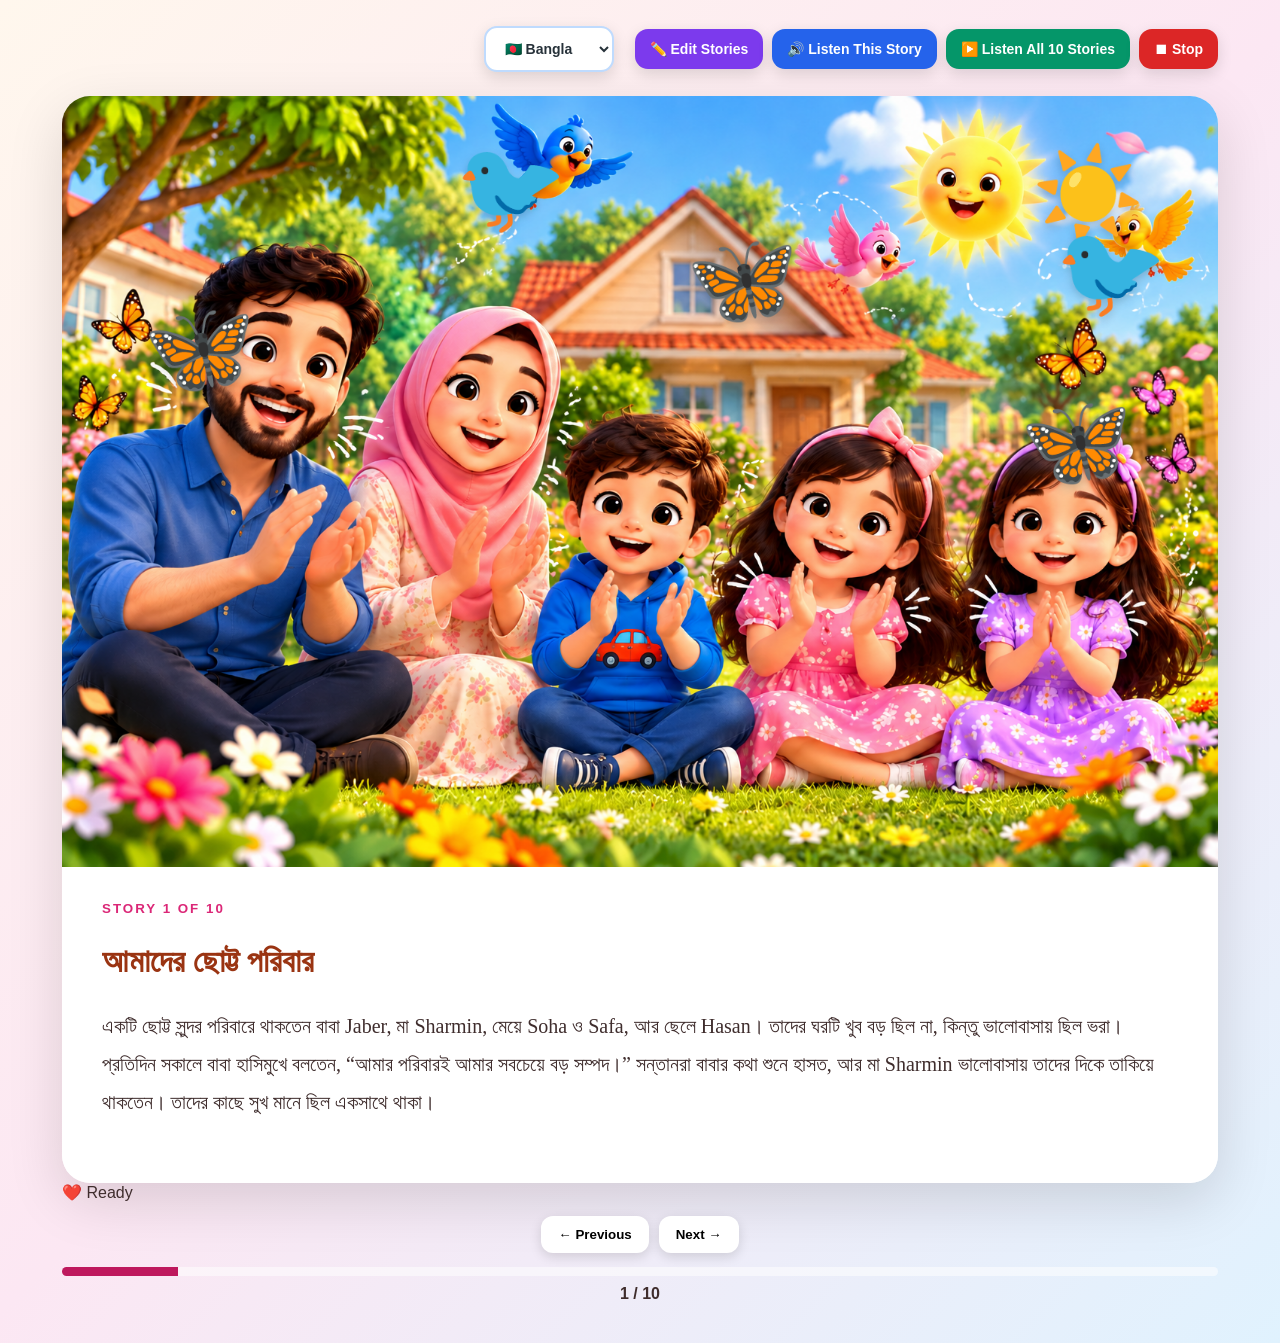
==== index.html @ e1d85155 "first commit" ====
<!doctype html>
<html lang="en">
<head>
<meta charset="UTF-8">
<meta name="viewport" content="width=device-width,initial-scale=1">
<title>Our Family Talking Book</title>
<link rel="stylesheet" href="style.css">
</head>
<body>
<div class="app">
  <div class="top-controls">
    <select id="language" aria-label="Language">
      <option value="bn">🇧🇩 Bangla</option>
      <option value="en">🇺🇸 English</option>
      <option value="es">🇪🇸 Spanish</option>
    </select>
    <button id="editStories" class="edit-btn">✏️ Edit Stories</button>
    <button id="listen">🔊 Listen This Story</button>
    <button id="full">▶️ Listen All 10 Stories</button>
    <button id="stop">⏹ Stop</button>
  </div>

  <section class="book">
    <div class="art photo-art" id="familyScene" role="img" aria-label="Animated Jaber family">
      <img class="family-photo" src="family-scene.png" alt="Jaber, Sharmin, Hasan, Soha and Safa family cartoon">
      <div class="photo-character dad" data-character="dad"><div class="photo-mouth"></div></div>
      <div class="photo-character mom" data-character="mom"><div class="photo-mouth"></div></div>
      <div class="photo-character hasan" data-character="hasan"><div class="photo-mouth"></div></div>
      <div class="photo-character soha" data-character="soha"><div class="photo-mouth"></div></div>
      <div class="photo-character safa" data-character="safa"><div class="photo-mouth"></div></div>
      <div class="sun-overlay">☀️</div>
      <div class="bird-overlay bird-a">🐦</div>
      <div class="bird-overlay bird-b">🐦</div>
      <div class="butterfly-overlay butterfly-a">🦋</div>
      <div class="butterfly-overlay butterfly-b">🦋</div>
      <div class="butterfly-overlay butterfly-c">🦋</div>
    </div>
    <div class="story">
      <small id="label"></small>
      <h2 id="title"></h2>
      <p id="text"></p>
    </div>
  </section>

  <div id="status">❤️ Ready</div>
  <div class="bottom-controls">
    <button id="prev">← Previous</button>
    <button id="next">Next →</button>
  </div>
  <div class="progress"><i id="bar"></i></div>
  <div id="count"></div>
</div>

<!-- Story Editor -->
<div id="editorModal" class="modal" aria-hidden="true">
  <div class="editor-card">
    <div class="editor-head">
      <div><h2>✏️ Edit Stories</h2><p>Edit any of the 10 stories and save them in your browser.</p></div>
      <button id="closeEditor" class="close-btn">✕</button>
    </div>
    <div class="editor-toolbar">
      <label>Language
        <select id="editLanguage">
          <option value="bn">🇧🇩 Bangla</option>
          <option value="en">🇺🇸 English</option>
          <option value="es">🇪🇸 Spanish</option>
        </select>
      </label>
      <label>Story
        <select id="editStorySelect"></select>
      </label>
    </div>
    <label class="field-label">Story Title</label>
    <input id="editTitle" class="editor-input" type="text">
    <label class="field-label">Story Text</label>
    <textarea id="editText" class="editor-textarea"></textarea>
    <div class="editor-actions">
      <button id="saveStory" class="save-btn">💾 Save Story</button>
      <button id="resetStory" class="reset-btn">↩ Reset This Story</button>
      <button id="resetAll" class="reset-all-btn">♻ Reset All Stories</button>
    </div>
    <div id="editStatus" class="edit-status"></div>
  </div>
</div>
<script src="script.js"></script>
</body>
</html>
---- style.css ----
*{box-sizing:border-box}body{margin:0;font-family:Arial;background:linear-gradient(135deg,#fff7ed,#fce7f3,#e0f2fe);color:#3f2d2d}.app{max-width:950px;margin:auto;padding:25px 16px 50px}header{text-align:center}.heart{font-size:45px}h1{font:700 clamp(34px,6vw,56px) Georgia;color:#9d174d;margin:5px 0}header p{color:#6b4f4f}select{padding:12px 20px;border:2px solid #f9a8d4;border-radius:12px;font-size:16px;margin:12px}.book{background:#fff;border-radius:28px;overflow:hidden;box-shadow:0 20px 60px #0002}.art{height:250px;background:linear-gradient(#bae6fd,#dcfce7);display:flex;align-items:center;justify-content:center;flex-direction:column;font-size:42px}.art div{font-size:90px;letter-spacing:-18px}.story{padding:32px 40px 42px}.story small{color:#db2777;font-weight:bold;letter-spacing:2px}.story h2{font:700 32px Georgia;color:#9a3412}.story p{font:20px Georgia;line-height:1.9;white-space:pre-line}.status{text-align:center;background:#fff;border-radius:14px;padding:14px;margin:18px 0;box-shadow:0 5px 20px #0001;color:#9d174d;font-weight:bold}.controls{display:flex;gap:10px;justify-content:center;flex-wrap:wrap}.controls button{border:0;border-radius:13px;padding:13px 17px;font-weight:bold;cursor:pointer;box-shadow:0 5px 15px #0002}.controls button:nth-child(2),.controls button:nth-child(3){background:#be185d;color:#fff}.controls button:nth-child(4){background:#374151;color:#fff}.progress{height:9px;background:#fff8;border-radius:20px;margin-top:22px;overflow:hidden}.progress i{display:block;height:100%;width:10%;background:#be185d;transition:.3s}#count{text-align:center;font-weight:bold;margin-top:9px}@media(max-width:600px){.story{padding:25px}.story h2{font-size:27px}.story p{font-size:18px}.art{height:210px}.art div{font-size:62px}}
/* ==========================================
   ANIMATED FAMILY SCENE
   ========================================== */

.art{
    position:relative;
    overflow:hidden;
    min-height:250px;
    background:
      linear-gradient(#bae6fd 0%, #dbeafe 55%, #dcfce7 56%, #bbf7d0 100%);
}

/* floating sun */
.animated-float{
    animation: floatSun 4s ease-in-out infinite;
}

@keyframes floatSun{
    0%,100%{transform:translateY(0) rotate(-3deg)}
    50%{transform:translateY(-12px) rotate(3deg)}
}

/* clouds move across the scene */
.cloud{
    position:absolute;
    opacity:.75;
    font-size:32px;
    pointer-events:none;
}

.cloud1{
    left:8%;
    top:28px;
    animation:cloudMove1 16s linear infinite;
}

.cloud2{
    left:62%;
    top:65px;
    animation:cloudMove2 20s linear infinite;
}

@keyframes cloudMove1{
    0%{transform:translateX(-20px)}
    50%{transform:translateX(80px)}
    100%{transform:translateX(-20px)}
}

@keyframes cloudMove2{
    0%{transform:translateX(50px)}
    50%{transform:translateX(-70px)}
    100%{transform:translateX(50px)}
}

/* family */
.family-row{
    position:relative;
    z-index:3;
    display:flex;
    align-items:flex-end;
    justify-content:center;
    gap:10px;
    margin-top:35px;
}

.character{
    position:relative;
    display:flex;
    flex-direction:column;
    align-items:center;
    min-width:74px;
    transform-origin:center bottom;
    animation:characterFloat 3.2s ease-in-out infinite;
}

.character:nth-child(2){animation-delay:.25s}
.character:nth-child(3){animation-delay:.5s}
.character:nth-child(4){animation-delay:.75s}
.character:nth-child(5){animation-delay:1s}

.character .head{
    position:relative;
    font-size:65px;
    line-height:1;
    filter:drop-shadow(0 5px 5px rgba(0,0,0,.15));
    transform-origin:center bottom;
}

.character span{
    margin-top:3px;
    padding:4px 8px;
    border-radius:10px;
    background:rgba(255,255,255,.82);
    color:#7c2d12;
    font-size:11px;
    font-weight:700;
}

/* body bobbing / gentle up-down */
@keyframes characterFloat{
    0%,100%{
        transform:translateY(0) rotate(-1deg);
    }
    50%{
        transform:translateY(-9px) rotate(1deg);
    }
}

/* active speaker gets stronger movement */
.character.speaking{
    animation:speakerBounce .42s ease-in-out infinite alternate;
}

@keyframes speakerBounce{
    from{
        transform:translateY(0) rotate(-2deg) scale(1);
    }
    to{
        transform:translateY(-7px) rotate(2deg) scale(1.045);
    }
}

.character.speaking .head{
    animation:headTalk .35s ease-in-out infinite alternate;
}

@keyframes headTalk{
    from{transform:rotate(-2deg)}
    to{transform:rotate(2deg)}
}

/*
   Mouth overlay.
   The emoji itself cannot have its lips changed, so this small
   animated mouth is placed under the face to visually simulate speech.
*/
.character .mouth{
    position:absolute;
    z-index:5;
    width:13px;
    height:4px;
    left:50%;
    top:58%;
    transform:translate(-50%,-50%);
    border-radius:50%;
    background:#7f1d1d;
    opacity:0;
}

/* talking mouth */
.character.speaking .mouth{
    opacity:1;
    animation:lipSync .16s steps(2,end) infinite;
}

@keyframes lipSync{
    0%{
        width:10px;
        height:3px;
        border-radius:50%;
    }
    50%{
        width:15px;
        height:9px;
        border-radius:45%;
    }
    100%{
        width:11px;
        height:4px;
        border-radius:50%;
    }
}

.house{
    position:absolute;
    z-index:2;
    right:25px;
    bottom:10px;
    font-size:55px;
    animation:houseFloat 5s ease-in-out infinite;
}

@keyframes houseFloat{
    0%,100%{transform:translateY(0)}
    50%{transform:translateY(-4px)}
}

/* scene has a subtle breathing effect */
.family-row{
    animation:sceneBreath 5s ease-in-out infinite;
}

@keyframes sceneBreath{
    0%,100%{filter:brightness(1)}
    50%{filter:brightness(1.035)}
}

@media(max-width:600px){
    .family-row{gap:3px;margin-top:42px}
    .character{min-width:58px}
    .character .head{font-size:48px}
    .character span{font-size:9px;padding:3px 5px}
    .character .mouth{top:58%;width:10px}
    .house{font-size:42px;right:8px}
    .cloud{font-size:25px}
}

/* Real cartoon family artwork + lip-sync overlays */
.photo-art{
  position:relative;
  overflow:hidden;
  background:#dbeafe;
  height:auto;
  aspect-ratio:3/2;
  min-height:360px;
}
.family-photo{
  display:block;
  width:100%;
  height:100%;
  object-fit:cover;
  object-position:center center;
}
.photo-character{
  position:absolute;
  width:8%;
  height:11%;
  transform:translate(-50%,-50%);
  pointer-events:none;
  z-index:5;
}
.photo-character .photo-mouth{
  position:absolute;
  left:50%;
  top:50%;
  width:16px;
  height:5px;
  transform:translate(-50%,-50%);
  border-radius:50%;
  background:#8b1e3f;
  opacity:0;
  box-shadow:0 1px 2px rgba(0,0,0,.18);
}
.photo-character.speaking .photo-mouth{
  opacity:1;
  animation:photoLipSync .13s steps(2,end) infinite;
}
.photo-character.speaking{
  animation:photoSpeaker .42s ease-in-out infinite alternate;
}
@keyframes photoLipSync{
  0%{width:10px;height:3px;border-radius:50%}
  45%{width:17px;height:10px;border-radius:48%}
  75%{width:13px;height:7px;border-radius:45%}
  100%{width:10px;height:3px;border-radius:50%}
}
@keyframes photoSpeaker{
  from{transform:translate(-50%,-50%) scale(1)}
  to{transform:translate(-50%,-54%) scale(1.035)}
}
/* Face/mouth anchor points in the generated 1536x1024 artwork */
.photo-character.dad{left:18.3%;top:29.0%}
.photo-character.mom{left:34.4%;top:32.2%}
.photo-character.hasan{left:50.0%;top:37.0%}
.photo-character.soha{left:67.0%;top:36.0%}
.photo-character.safa{left:84.0%;top:39.0%}
@media(max-width:600px){
  .photo-art{min-height:260px}
  .photo-character .photo-mouth{width:11px;height:4px}
}

/* ==========================================
   EXTRA ANIMATION: SUN + BIRDS + FAMILY CLAP
   ========================================== */
.photo-art::before{
  content:'☀️';
  position:absolute;
  z-index:3;
  right:7%;
  top:5%;
  font-size:clamp(42px,7vw,78px);
  filter:drop-shadow(0 5px 7px rgba(0,0,0,.15));
  animation:sunDance 4s ease-in-out infinite;
  pointer-events:none;
}
.photo-art::after{
  content:'🐦   🐦';
  position:absolute;
  z-index:3;
  left:36%;
  top:7%;
  font-size:clamp(22px,4vw,42px);
  letter-spacing:10px;
  animation:birdFly 9s ease-in-out infinite;
  pointer-events:none;
}
@keyframes sunDance{
  0%,100%{transform:translateY(0) rotate(-5deg) scale(1)}
  50%{transform:translateY(-10px) rotate(5deg) scale(1.06)}
}
@keyframes birdFly{
  0%{transform:translateX(-10px) translateY(0) rotate(-3deg)}
  50%{transform:translateX(70px) translateY(-14px) rotate(4deg)}
  100%{transform:translateX(-10px) translateY(0) rotate(-3deg)}
}
.photo-character.clapping{
  animation:clapBody .22s ease-in-out infinite alternate !important;
}
.photo-character.clapping .photo-mouth{
  opacity:1;
  animation:photoLipSync .16s steps(2,end) infinite;
}
@keyframes clapBody{
  from{transform:translate(-50%,-50%) scale(1)}
  to{transform:translate(-50%,-53%) scale(1.045)}
}


/* ===== Clean top controls ===== */
body{min-height:100vh}.app{max-width:1180px;margin:auto;padding:14px 12px 40px}.top-controls{display:flex;gap:9px;align-items:center;justify-content:flex-end;flex-wrap:wrap;margin-bottom:12px}.top-controls select,.top-controls button{border:0;border-radius:13px;padding:12px 15px;font-weight:800;font-size:14px;cursor:pointer;box-shadow:0 5px 15px #0002;background:#fff;color:#27323a}.top-controls select{border:2px solid #bfdbfe}.top-controls button{color:#fff}.top-controls #editStories{background:#7c3aed}.top-controls #listen{background:#2563eb}.top-controls #full{background:#059669}.top-controls #stop{background:#dc2626}.top-controls button:hover{transform:translateY(-1px)}.book{box-shadow:0 18px 55px #0002}.photo-art{aspect-ratio:3/2;min-height:420px}.family-photo{object-position:center center}.story{background:rgba(255,255,255,.96)}.bottom-controls{display:flex;justify-content:center;gap:10px;margin-top:14px}.bottom-controls button{border:0;border-radius:12px;padding:11px 17px;background:#fff;font-weight:800;cursor:pointer;box-shadow:0 4px 12px #0002}.status{margin:14px 0}.progress{margin-top:14px}

/* Sun, birds and butterflies move over the artwork */
.sun-overlay,.bird-overlay,.butterfly-overlay{position:absolute;z-index:6;pointer-events:none;filter:drop-shadow(0 4px 4px rgba(0,0,0,.16));user-select:none}.sun-overlay{right:8%;top:6%;font-size:clamp(40px,6vw,72px);animation:sunFloat 4s ease-in-out infinite}.bird-overlay{font-size:clamp(25px,4vw,46px)}.bird-a{left:34%;top:5%;animation:birdPathA 8s ease-in-out infinite}.bird-b{right:6%;top:16%;animation:birdPathB 10s ease-in-out infinite}.butterfly-overlay{font-size:clamp(22px,3.4vw,38px)}.butterfly-a{left:7%;top:26%;animation:butterflyA 7s ease-in-out infinite}.butterfly-b{right:9%;top:38%;animation:butterflyB 8s ease-in-out infinite}.butterfly-c{left:54%;top:17%;animation:butterflyC 9s ease-in-out infinite}.photo-art:after{content:'🍃  🍃  🌸';position:absolute;z-index:4;left:4%;bottom:4%;font-size:clamp(18px,2.5vw,30px);opacity:.85;animation:petalFloat 5s ease-in-out infinite;pointer-events:none}@keyframes sunFloat{0%,100%{transform:translateY(0) rotate(-4deg) scale(1)}50%{transform:translateY(-12px) rotate(5deg) scale(1.08)}}@keyframes birdPathA{0%{transform:translate(0,0) rotate(-5deg)}50%{transform:translate(110px,-30px) rotate(8deg)}100%{transform:translate(0,0) rotate(-5deg)}}@keyframes birdPathB{0%{transform:translate(0,0) rotate(5deg)}50%{transform:translate(-100px,35px) rotate(-8deg)}100%{transform:translate(0,0) rotate(5deg)}}@keyframes butterflyA{0%,100%{transform:translate(0,0) rotate(-5deg)}50%{transform:translate(70px,-35px) rotate(15deg)}}@keyframes butterflyB{0%,100%{transform:translate(0,0) rotate(8deg)}50%{transform:translate(-65px,45px) rotate(-12deg)}}@keyframes butterflyC{0%,100%{transform:translate(0,0) rotate(0)}50%{transform:translate(50px,-25px) rotate(10deg)}}@keyframes petalFloat{0%,100%{transform:translateY(0)}50%{transform:translateY(-8px) rotate(4deg)}}

/* Two-hand clap visual: hands in the artwork move together as the character bobs */
.photo-character.clapping{animation:clapTogether .24s ease-in-out infinite alternate!important}.photo-character.clapping:after{content:'👏';position:absolute;left:50%;top:52%;transform:translate(-50%,-50%) scale(.8);font-size:clamp(20px,3vw,34px);opacity:.72;animation:clapFlash .24s ease-in-out infinite alternate}.photo-character.clapping .photo-mouth{opacity:1;animation:photoLipSync .15s steps(2,end) infinite}@keyframes clapTogether{from{transform:translate(-50%,-50%) scale(1)}to{transform:translate(-50%,-55%) scale(1.055)}}@keyframes clapFlash{from{transform:translate(-50%,-50%) scale(.72);opacity:.35}to{transform:translate(-50%,-50%) scale(1.02);opacity:.9}}

/* ===== Story editor modal ===== */
.modal{position:fixed;inset:0;background:rgba(15,23,42,.62);display:none;align-items:center;justify-content:center;padding:18px;z-index:1000}.modal.open{display:flex}.editor-card{width:min(850px,100%);max-height:92vh;overflow:auto;background:#fff;border-radius:22px;box-shadow:0 30px 90px #0005;padding:24px}.editor-head{display:flex;justify-content:space-between;gap:15px;align-items:flex-start}.editor-head h2{margin:0;color:#7c3aed;font-size:28px}.editor-head p{margin:6px 0 18px;color:#64748b}.close-btn{border:0;background:#fee2e2;color:#991b1b;border-radius:10px;padding:9px 12px;font-size:18px;cursor:pointer}.editor-toolbar{display:grid;grid-template-columns:1fr 1.6fr;gap:12px;margin-bottom:15px}.editor-toolbar label{font-weight:800;color:#334155}.editor-toolbar select,.editor-input,.editor-textarea{width:100%;margin-top:7px;border:1px solid #cbd5e1;border-radius:11px;padding:11px;font-size:15px}.editor-textarea{min-height:210px;resize:vertical;line-height:1.65;font-family:inherit}.field-label{display:block;font-weight:800;color:#334155;margin:12px 0 4px}.editor-actions{display:flex;gap:10px;flex-wrap:wrap;margin-top:15px}.editor-actions button{border:0;border-radius:11px;padding:11px 15px;font-weight:800;cursor:pointer}.save-btn{background:#059669;color:#fff}.reset-btn{background:#f59e0b;color:#fff}.reset-all-btn{background:#ef4444;color:#fff}.edit-status{min-height:24px;margin-top:10px;color:#166534;font-weight:700}@media(max-width:700px){.top-controls{justify-content:center}.top-controls select,.top-controls button{font-size:12px;padding:10px 11px}.photo-art{min-height:270px}.editor-toolbar{grid-template-columns:1fr}.story{padding:22px}.story p{font-size:17px}}
/* Disable decorative pseudo overlays; the dedicated animated elements above are used instead. */
.photo-art::before,.photo-art::after{content:none!important}
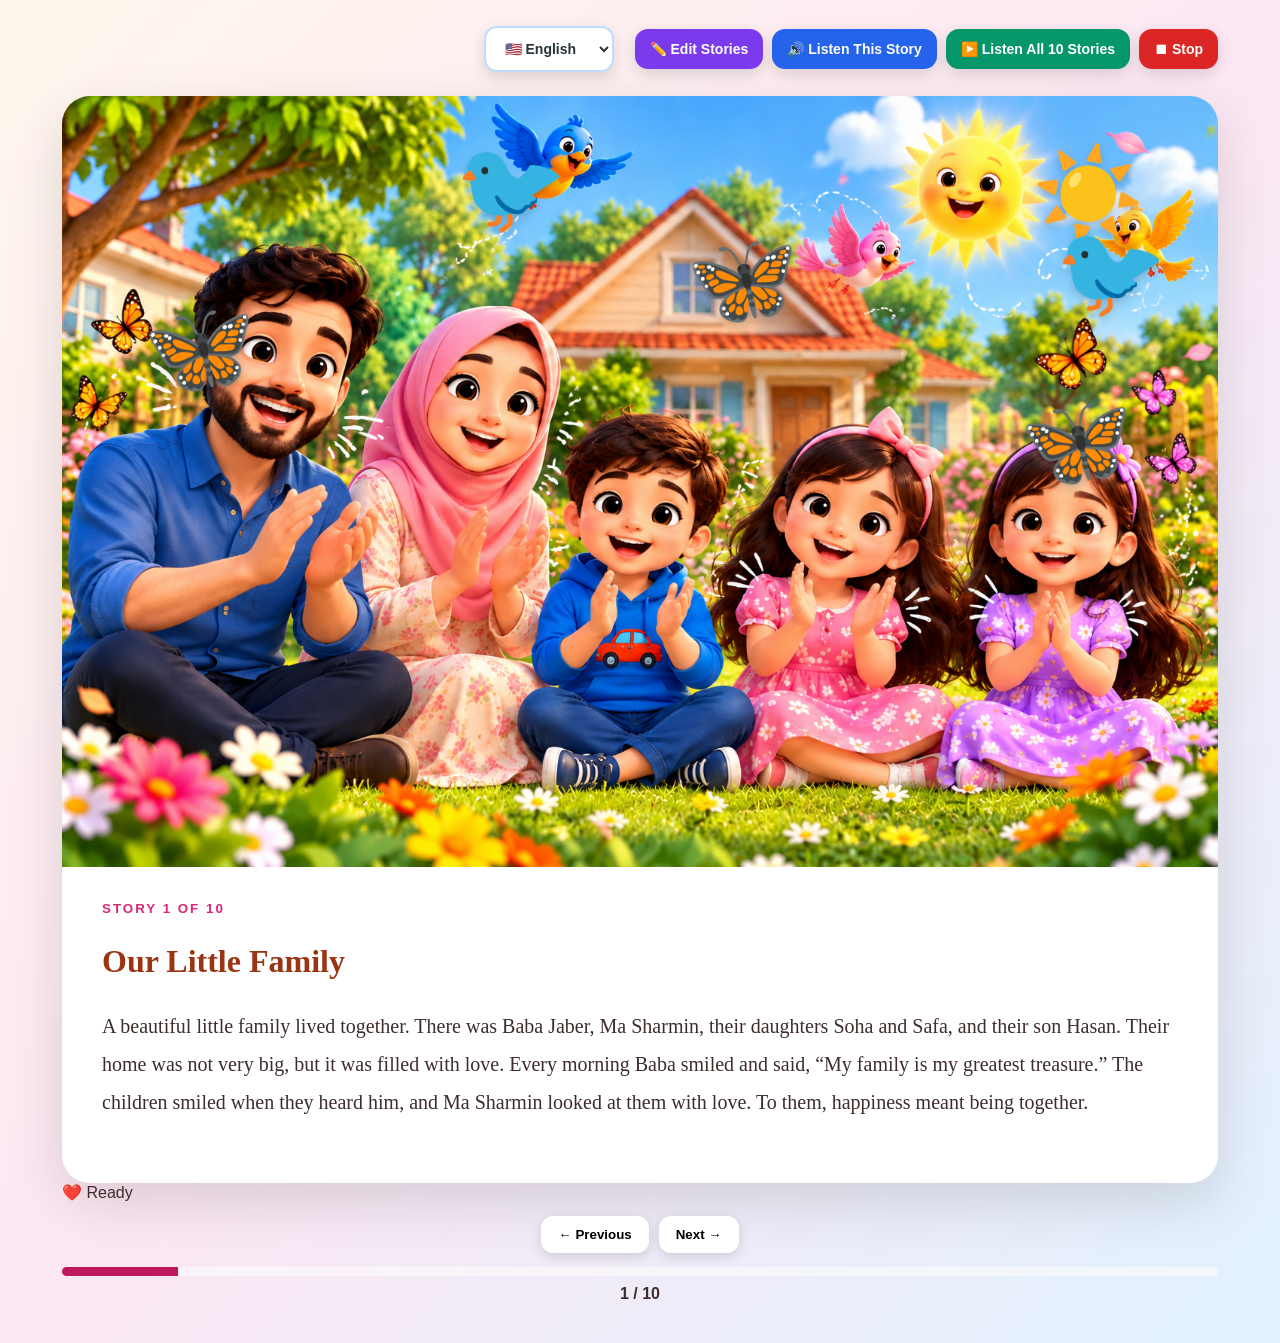
==== commit 6ddd59ce: "language english" ====
--- a/index.html
+++ b/index.html
@@ -11,7 +11,7 @@
   <div class="top-controls">
     <select id="language" aria-label="Language">
       <option value="bn">🇧🇩 Bangla</option>
-      <option value="en">🇺🇸 English</option>
+      <option value="en" selected>🇺🇸 English</option>
       <option value="es">🇪🇸 Spanish</option>
     </select>
     <button id="editStories" class="edit-btn">✏️ Edit Stories</button>
@@ -62,7 +62,7 @@
       <label>Language
         <select id="editLanguage">
           <option value="bn">🇧🇩 Bangla</option>
-          <option value="en">🇺🇸 English</option>
+          <option value="en" selected>🇺🇸 English</option>
           <option value="es">🇪🇸 Spanish</option>
         </select>
       </label>
